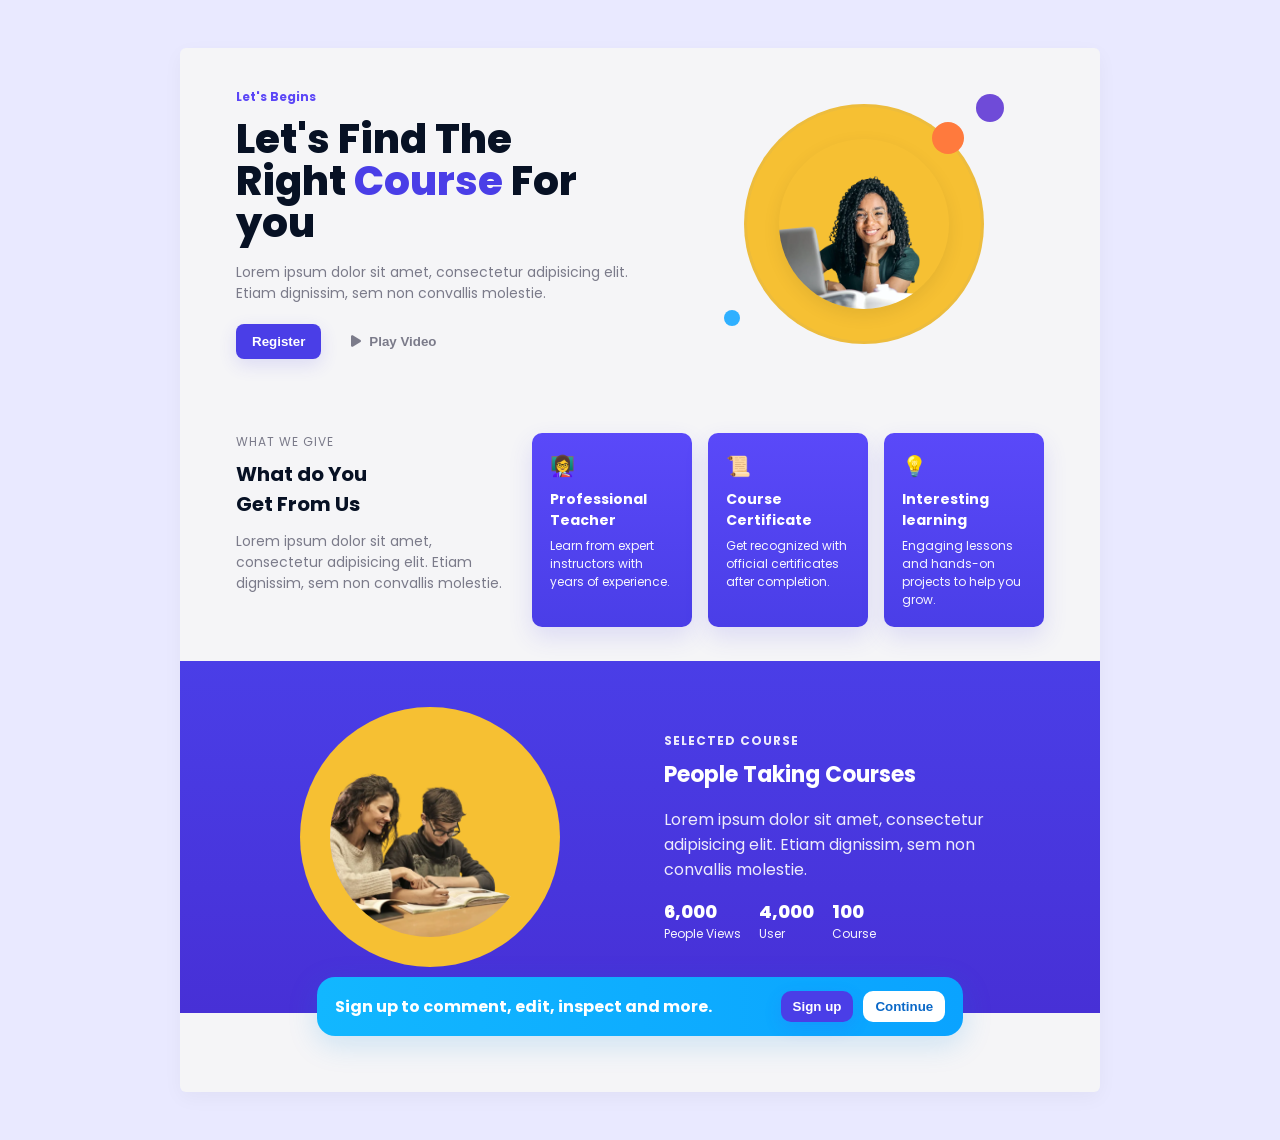
==== index.html @ 33a53670 "css" ====
<!doctype html>
<html lang="en">
<head>
  <meta charset="utf-8" />
  <meta name="viewport" content="width=device-width,initial-scale=1" />
  <title>Course Landing — Figma Rebuild</title>

   <link href="https://cdnjs.cloudflare.com/ajax/libs/font-awesome/6.4.0/css/all.min.css" rel="stylesheet">
  <link href="https://fonts.googleapis.com/css2?family=Poppins:wght@300;400;600;700;800&display=swap" rel="stylesheet">


  <link rel="stylesheet" href="styles.css">
</head>
<body>
  <div class="wrap" role="main">
    <header class="hero">
      <div class="hero-left">
        <div class="eyebrow">Let's Begins</div>
        <h1>Let's Find The<br>Right <span class="highlight">Course</span> For<br>you</h1>
        <p class="lead">Lorem ipsum dolor sit amet, consectetur adipisicing elit. Etiam dignissim, sem non convallis molestie.</p>
        <div class="cta">
          <button class="btn primary">Register</button>
          <button class="btn ghost"><i class="fa-solid fa-play"></i> Play Video</button>
        </div>
      </div>

      <div class="hero-right">
        <div class="dot p1"></div>
        <div class="dot p2"></div>
        <div class="dot p3"></div>

        <div class="circle-frame">
          <img src="2c2d1a7dcbc9e6b9848ca9d08a133b3abffe46f0.png" alt="Hero person">
        </div>
      </div>
    </header>

    <section class="features">
      <div class="left">
        <div class="subhead">What we give</div>
        <h2>What do You<br>Get From Us</h2>
        <p class="lead">Lorem ipsum dolor sit amet, consectetur adipisicing elit. Etiam dignissim, sem non convallis molestie.</p>
      </div>

      <div class="cards">
        <div class="card">
          <div class="icon">👩‍🏫</div>
          <h3>Professional Teacher</h3>
          <p>Learn from expert instructors with years of experience.</p>
        </div>

        <div class="card">
          <div class="icon">📜</div>
          <h3>Course Certificate</h3>
          <p>Get recognized with official certificates after completion.</p>
        </div>

        <div class="card">
          <div class="icon">💡</div>
          <h3>Interesting learning</h3>
          <p>Engaging lessons and hands-on projects to help you grow.</p>
        </div>
      </div>
    </section>

    <section class="selected">
      <div class="visual">
        <div class="big-circle">
          <img src="07db5538fd425b651e9e1c1bd650a20b0c6a7cfc.png" alt="Students">
        </div>
      </div>

      <div class="meta">
        <h4>Selected Course</h4>
        <h3>People Taking Courses</h3>
        <p class="muted">Lorem ipsum dolor sit amet, consectetur adipisicing elit. Etiam dignissim, sem non convallis molestie.</p>

        <div class="metrics">
          <div class="metric">
            <div class="num">6,000</div>
            <div class="label">People Views</div>
          </div>

          <div class="metric">
            <div class="num">4,000</div>
            <div class="label">User</div>
          </div>

          <div class="metric">
            <div class="num">100</div>
            <div class="label">Course</div>
          </div>
        </div>
      </div>
    </section>

    <div class="signup-wrap">
      <div class="signup-bar">
        <div class="left">Sign up to comment, edit, inspect and more.</div>
        <div class="actions">
          <button class="btn primary small">Sign up</button>
          <button class="btn white small">Continue</button>
        </div>
      </div>
    </div>
  </div>
</body>
</html>
---- styles.css ----
:root{
  --bg:#e9e9ff;
  --card:#f5f5f7;
  --accent:#5b46f7;
  --accent-2:#4a3ee7;
  --yellow:#f6c033;
  --muted:#7b7b8a;
  --white:#ffffff;
}

*{box-sizing:border-box}
body{
  margin:0; font-family:'Poppins',system-ui,-apple-system,'Segoe UI',Roboto,Arial;
  background:var(--bg); -webkit-font-smoothing:antialiased;
  color:#071124;
}


.wrap{
  max-width:920px; margin:48px auto; background:var(--card);
  border-radius:6px; overflow:hidden; box-shadow:0 6px 20px rgba(10,10,20,0.04);
}


.hero{padding:40px 56px; display:flex; gap:30px; align-items:center;}
.hero-left{flex:1}
.eyebrow{font-size:12px; color:var(--accent); font-weight:700; margin-bottom:12px;}
h1{font-size:40px; line-height:1.05; margin:0 0 18px; font-weight:800;}
.highlight{color:var(--accent-2)}
.lead{color:var(--muted); margin:0 0 20px; font-size:14px; max-width:480px;}

.cta{display:flex; gap:14px; align-items:center}
.btn{
  border:0; cursor:pointer; font-weight:700; border-radius:8px; padding:10px 16px;
  display:inline-flex; align-items:center; gap:8px;
}
.btn.primary{background:var(--accent-2); color:var(--white); box-shadow:0 6px 18px rgba(74,62,231,0.14)}
.btn.ghost{background:transparent; color:var(--muted); font-weight:600}


.hero-right{width:360px; display:flex; justify-content:center; align-items:center; position:relative}
.circle-frame{width:240px; height:240px; background:var(--yellow); border-radius:50%; display:flex;
  align-items:center; justify-content:center; border:3px solid rgba(60,120,220,0.05);}
.circle-frame img{width:170px; height:170px; object-fit:cover; border-radius:50%; box-shadow:0 6px 18px rgba(0,0,0,0.08);}


.dot{position:absolute; border-radius:50%}
.dot.p1{width:28px;height:28px;background:#6f4bd8; right:40px; top:-10px}
.dot.p2{width:32px;height:32px;background:#ff7a3d; right:80px; top:18px}
.dot.p3{width:16px;height:16px;background:#2fb0ff; left:40px; bottom:18px}


.features{padding:34px 56px; display:flex; gap:24px; align-items:flex-start}
.left{flex:1}
.subhead{font-size:12px;color:var(--muted); text-transform:uppercase; letter-spacing:1px; margin-bottom:8px}
.features h2{margin:0 0 12px; font-size:20px}
.cards{display:flex; gap:16px}
.card{background:linear-gradient(180deg,#5a49f9 0%,#4a3ee7 100%); color:white; padding:18px; border-radius:10px; width:160px; box-shadow:0 10px 24px rgba(74,62,231,0.14)}
.card .icon{font-size:20px}
.card h3{margin:8px 0 6px; font-size:14px}
.card p{font-size:12px; margin:0; opacity:0.95}


.selected{background:linear-gradient(180deg,#4a3ee7,#4730d6); color:white; padding:46px 56px; display:flex; gap:40px; align-items:center}
.visual{flex:1; display:flex; justify-content:center}
.big-circle{width:260px;height:260px;border-radius:50%;background:var(--yellow);display:flex;align-items:center;justify-content:center; position:relative}
.big-circle img{width:200px;height:200px;border-radius:50%;object-fit:cover}
.meta{flex:1; max-width:380px}
.meta h4{font-size:12px;text-transform:uppercase;letter-spacing:1px;opacity:0.9;margin:0 0 8px}
.meta h3{margin:0 0 12px;font-size:22px}
.meta .muted{color:rgba(255,255,255,0.9)}


.metrics{display:flex; gap:18px; margin-top:14px}
.metric .num{font-weight:800; font-size:18px}
.metric .label{font-size:12px; opacity:0.95}


.signup-wrap{padding:0 56px 56px}
.signup-bar{display:flex; justify-content:space-between; align-items:center; gap:12px; padding:14px 18px;
  background:linear-gradient(90deg,#12b7ff,#0aa3ff); color:white; border-radius:18px; width:80%; margin:-36px auto 0; box-shadow:0 8px 30px rgba(10,140,230,0.18)}
.signup-bar .left{font-weight:700}
.actions{display:flex; gap:10px}
.btn.small{padding:8px 12px; border-radius:10px}
.btn.white{background:#fff; color:#0a68c7; font-weight:700}


@media (max-width:880px){
  .wrap{margin:24px}
  .hero{padding:28px 22px; flex-direction:column; align-items:flex-start}
  .hero-right{width:100%; order:2; margin-top:18px}
  .circle-frame{width:200px;height:200px}
  .features{padding:20px}
  .selected{flex-direction:column; padding:30px 22px}
  .signup-bar{width:92%; margin:-22px auto 0}
  .cards{overflow:auto}
}

@media (max-width:420px){
  h1{font-size:28px}
  .circle-frame{width:160px;height:160px}
  .big-circle{width:200px;height:200px}
}
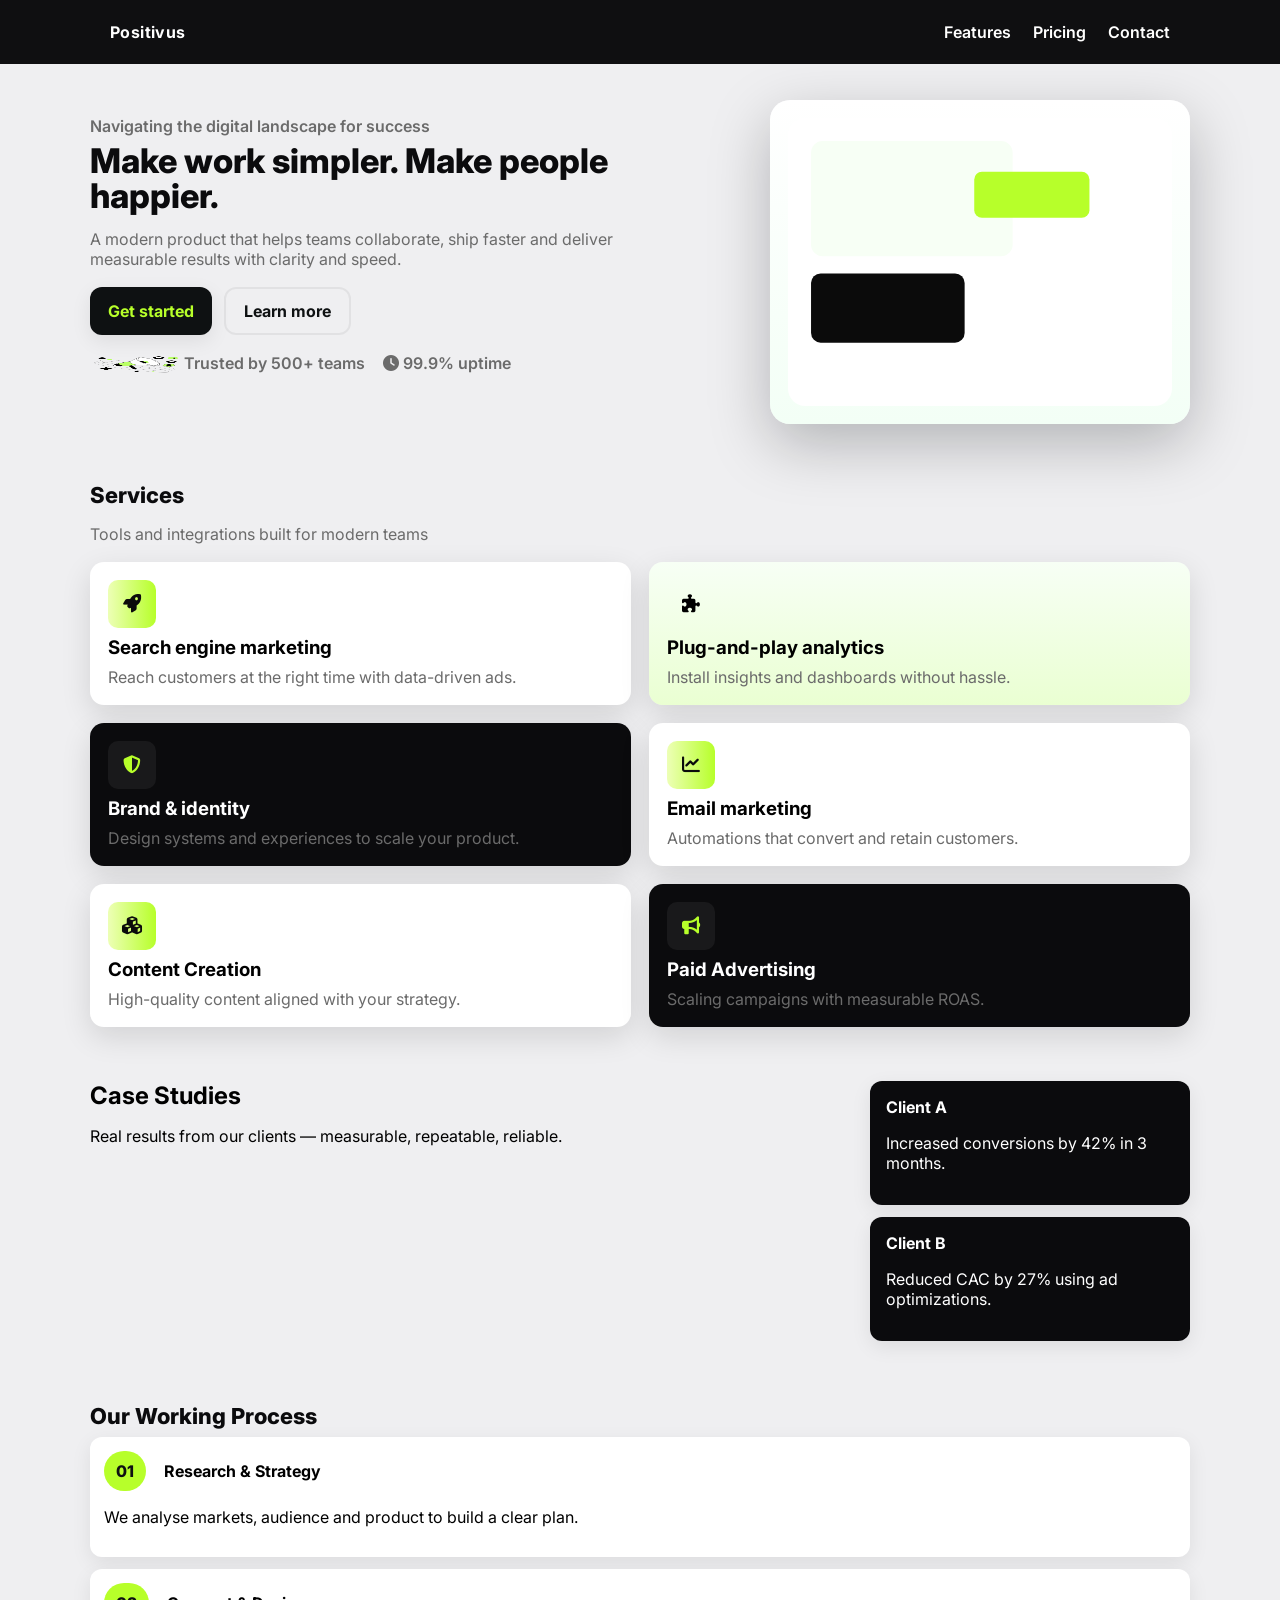
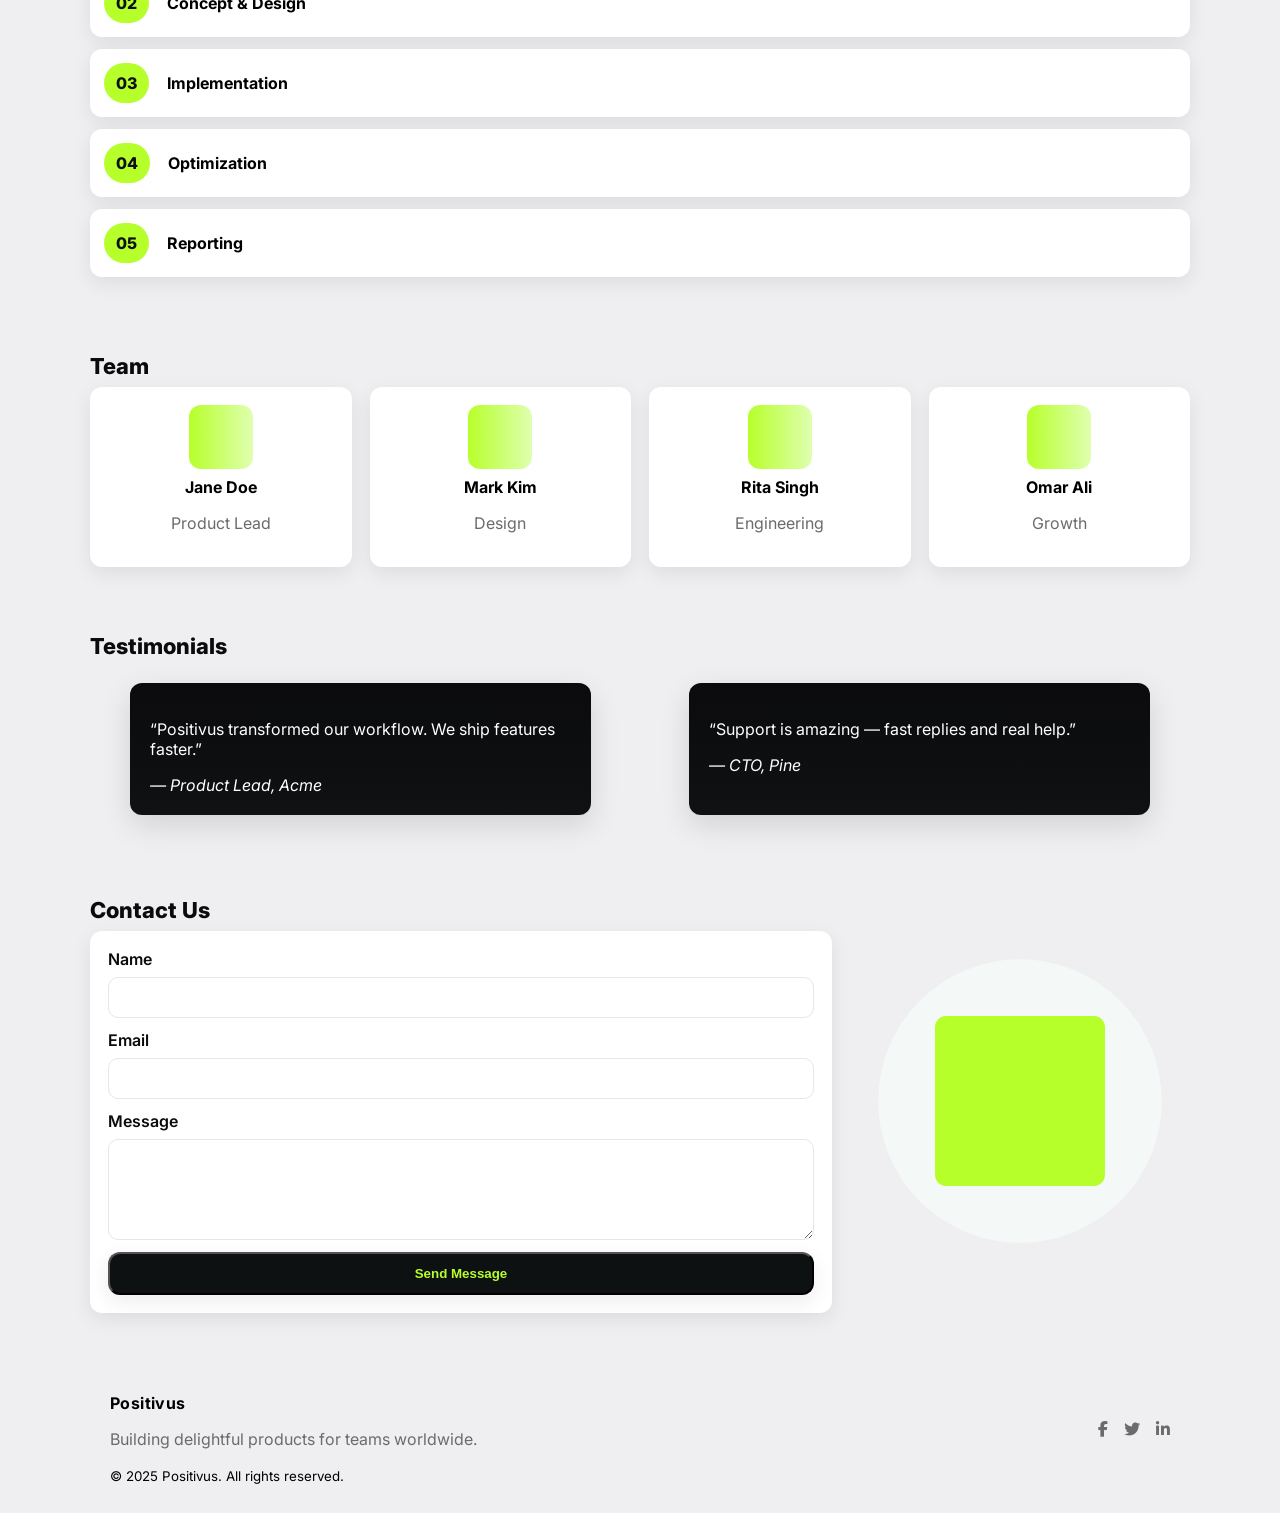
==== commit 7eba8016: "css" ====
--- a/index.html
+++ b/index.html
@@ -3,106 +3,218 @@
 <head>
   <meta charset="utf-8" />
   <meta name="viewport" content="width=device-width,initial-scale=1" />
-  <title>Course Landing — Figma Rebuild</title>
-
-   <link href="https://cdnjs.cloudflare.com/ajax/libs/font-awesome/6.4.0/css/all.min.css" rel="stylesheet">
-  <link href="https://fonts.googleapis.com/css2?family=Poppins:wght@300;400;600;700;800&display=swap" rel="stylesheet">
-
-
-  <link rel="stylesheet" href="styles.css">
+  <title>Positivus — Landing (Single Column)</title>
+  <link href="https://fonts.googleapis.com/css2?family=Inter:wght@300;400;600;700;800&display=swap" rel="stylesheet">
+  <link rel="stylesheet" href="https://cdnjs.cloudflare.com/ajax/libs/font-awesome/6.5.0/css/all.min.css">
+  <link rel="stylesheet" href="style.css">
 </head>
 <body>
-  <div class="wrap" role="main">
-    <header class="hero">
+  <header class="site-header">
+    <div class="container header-inner">
+      <button class="hamburger" aria-label="menu"><i class="fa-solid fa-bars"></i></button>
+      <div class="logo">Positivus</div>
+      <nav class="nav">
+        <a href="#features">Features</a>
+        <a href="#pricing">Pricing</a>
+        <a href="#contact">Contact</a>
+      </nav>
+    </div>
+  </header>
+
+  <main class="page">
+    <section class="hero container">
       <div class="hero-left">
-        <div class="eyebrow">Let's Begins</div>
-        <h1>Let's Find The<br>Right <span class="highlight">Course</span> For<br>you</h1>
-        <p class="lead">Lorem ipsum dolor sit amet, consectetur adipisicing elit. Etiam dignissim, sem non convallis molestie.</p>
-        <div class="cta">
-          <button class="btn primary">Register</button>
-          <button class="btn ghost"><i class="fa-solid fa-play"></i> Play Video</button>
-        </div>
+        <p class="subtitle">Navigating the digital landscape for success</p>
+        <h1>Make work simpler. Make people happier.</h1>
+        <p class="hero-desc">A modern product that helps teams collaborate, ship faster and deliver measurable results with clarity and speed.</p>
+        <div class="hero-actions">
+          <a href="#contact" class="btn primary">Get started</a>
+          <a href="#features" class="btn ghost">Learn more</a>
+        </div>
+
+        <ul class="trust-list">
+          <li><img alt="" src="Illustration.png" width='90' height='20'%3E%3Crect width='90' height='20' fill='%23e6e6e6'/%3E%3C/svg%3E" /> Trusted by 500+ teams</li>
+          <li><i class="fa-solid fa-clock"></i> 99.9% uptime</li>
+        </ul>
       </div>
 
       <div class="hero-right">
-        <div class="dot p1"></div>
-        <div class="dot p2"></div>
-        <div class="dot p3"></div>
-
-        <div class="circle-frame">
-          <img src="2c2d1a7dcbc9e6b9848ca9d08a133b3abffe46f0.png" alt="Hero person">
-        </div>
-      </div>
-    </header>
-
-    <section class="features">
-      <div class="left">
-        <div class="subhead">What we give</div>
-        <h2>What do You<br>Get From Us</h2>
-        <p class="lead">Lorem ipsum dolor sit amet, consectetur adipisicing elit. Etiam dignissim, sem non convallis molestie.</p>
-      </div>
-
-      <div class="cards">
-        <div class="card">
-          <div class="icon">👩‍🏫</div>
-          <h3>Professional Teacher</h3>
-          <p>Learn from expert instructors with years of experience.</p>
-        </div>
-
-        <div class="card">
-          <div class="icon">📜</div>
-          <h3>Course Certificate</h3>
-          <p>Get recognized with official certificates after completion.</p>
-        </div>
-
-        <div class="card">
-          <div class="icon">💡</div>
-          <h3>Interesting learning</h3>
-          <p>Engaging lessons and hands-on projects to help you grow.</p>
-        </div>
-      </div>
-    </section>
-
-    <section class="selected">
-      <div class="visual">
-        <div class="big-circle">
-          <img src="07db5538fd425b651e9e1c1bd650a20b0c6a7cfc.png" alt="Students">
-        </div>
-      </div>
-
-      <div class="meta">
-        <h4>Selected Course</h4>
-        <h3>People Taking Courses</h3>
-        <p class="muted">Lorem ipsum dolor sit amet, consectetur adipisicing elit. Etiam dignissim, sem non convallis molestie.</p>
-
-        <div class="metrics">
-          <div class="metric">
-            <div class="num">6,000</div>
-            <div class="label">People Views</div>
+        <div class="illustration">
+          <svg viewBox="0 0 400 300" preserveAspectRatio="xMidYMid meet" class="illu-svg" aria-hidden="true">
+            <rect x="0" y="0" width="400" height="300" rx="18" fill="#fff"/>
+            <g transform="translate(24,24)">
+              <rect x="0" y="0" width="210" height="120" rx="12" fill="#f7fff5"/>
+              <rect x="0" y="138" width="160" height="72" rx="10" fill="#0b0b0b"/>
+              <rect x="170" y="32" width="120" height="48" rx="8" fill="#b7ff2a"/>
+            </g>
+          </svg>
+        </div>
+      </div>
+    </section>
+
+    <section id="features" class="services container">
+      <h2 class="section-title">Services</h2>
+      <p class="section-sub">Tools and integrations built for modern teams</p>
+
+      <div class="cards-grid">
+        <article class="card card--light">
+          <div class="card-head"><i class="fa-solid fa-rocket"></i></div>
+          <h3>Search engine marketing</h3>
+          <p>Reach customers at the right time with data-driven ads.</p>
+        </article>
+
+        <article class="card card--accent">
+          <div class="card-head"><i class="fa-solid fa-puzzle-piece"></i></div>
+          <h3>Plug-and-play analytics</h3>
+          <p>Install insights and dashboards without hassle.</p>
+        </article>
+
+        <article class="card card--dark">
+          <div class="card-head"><i class="fa-solid fa-shield-halved"></i></div>
+          <h3>Brand & identity</h3>
+          <p>Design systems and experiences to scale your product.</p>
+        </article>
+
+        <article class="card card--light">
+          <div class="card-head"><i class="fa-solid fa-chart-line"></i></div>
+          <h3>Email marketing</h3>
+          <p>Automations that convert and retain customers.</p>
+        </article>
+
+        <article class="card card--light">
+          <div class="card-head"><i class="fa-solid fa-cubes"></i></div>
+          <h3>Content Creation</h3>
+          <p>High-quality content aligned with your strategy.</p>
+        </article>
+
+        <article class="card card--dark">
+          <div class="card-head"><i class="fa-solid fa-bullhorn"></i></div>
+          <h3>Paid Advertising</h3>
+          <p>Scaling campaigns with measurable ROAS.</p>
+        </article>
+      </div>
+    </section>
+
+    <section class="case-studies container">
+      <div class="case-grid">
+        <div class="case-text">
+          <h2>Case Studies</h2>
+          <p>Real results from our clients — measurable, repeatable, reliable.</p>
+        </div>
+        <div class="case-cards">
+          <div class="case card-dark-sm">
+            <h4>Client A</h4>
+            <p>Increased conversions by 42% in 3 months.</p>
           </div>
-
-          <div class="metric">
-            <div class="num">4,000</div>
-            <div class="label">User</div>
+          <div class="case card-dark-sm">
+            <h4>Client B</h4>
+            <p>Reduced CAC by 27% using ad optimizations.</p>
           </div>
-
-          <div class="metric">
-            <div class="num">100</div>
-            <div class="label">Course</div>
+        </div>
+      </div>
+    </section>
+
+    <section class="accordion-list container">
+      <h2 class="section-title">Our Working Process</h2>
+      <div class="accordion">
+        <details open>
+          <summary><span class="acc-number">01</span> Research & Strategy</summary>
+          <p>We analyse markets, audience and product to build a clear plan.</p>
+        </details>
+        <details>
+          <summary><span class="acc-number">02</span> Concept & Design</summary>
+          <p>Concept prototyping and UI that converts.</p>
+        </details>
+        <details>
+          <summary><span class="acc-number">03</span> Implementation</summary>
+          <p>Development, testing and deployment with best practices.</p>
+        </details>
+        <details>
+          <summary><span class="acc-number">04</span> Optimization</summary>
+          <p>Measure, iterate and refine for growth.</p>
+        </details>
+        <details>
+          <summary><span class="acc-number">05</span> Reporting</summary>
+          <p>Clear dashboards and insights for stakeholders.</p>
+        </details>
+      </div>
+    </section>
+
+
+    <section class="team container">
+      <h2 class="section-title">Team</h2>
+      <div class="team-grid">
+        <div class="member">
+          <div class="avatar"></div>
+          <h4>Jane Doe</h4>
+          <p class="muted">Product Lead</p>
+        </div>
+        <div class="member">
+          <div class="avatar"></div>
+          <h4>Mark Kim</h4>
+          <p class="muted">Design</p>
+        </div>
+        <div class="member">
+          <div class="avatar"></div>
+          <h4>Rita Singh</h4>
+          <p class="muted">Engineering</p>
+        </div>
+        <div class="member">
+          <div class="avatar"></div>
+          <h4>Omar Ali</h4>
+          <p class="muted">Growth</p>
+        </div>
+      </div>
+    </section>
+
+    <section class="testimonials container">
+      <h2 class="section-title">Testimonials</h2>
+      <div class="test-cards">
+        <blockquote class="test-card">
+          <p>“Positivus transformed our workflow. We ship features faster.”</p>
+          <cite>— Product Lead, Acme</cite>
+        </blockquote>
+        <blockquote class="test-card">
+          <p>“Support is amazing — fast replies and real help.”</p>
+          <cite>— CTO, Pine</cite>
+        </blockquote>
+      </div>
+    </section>
+
+    <section id="contact" class="contact container">
+      <h2 class="section-title">Contact Us</h2>
+      <div class="contact-grid">
+        <form class="contact-form" action="#" method="post">
+          <label><span>Name</span><input type="text" name="name" required></label>
+          <label><span>Email</span><input type="email" name="email" required></label>
+          <label><span>Message</span><textarea name="message" rows="5" required></textarea></label>
+          <button class="btn primary" type="submit">Send Message</button>
+        </form>
+        <div class="contact-art">
+          <svg viewBox="0 0 240 240" class="contact-deco" aria-hidden="true">
+            <circle cx="120" cy="120" r="100" fill="#f4f9f8"/>
+            <rect x="60" y="60" width="120" height="120" rx="8" fill="#b7ff2a"/>
+          </svg>
+        </div>
+      </div>
+    </section>
+
+    <footer class="site-footer">
+      <div class="container footer-inner">
+        <div class="footer-left">
+          <div class="logo">Positivus</div>
+          <p class="muted">Building delightful products for teams worldwide.</p>
+        </div>
+        <div class="footer-right">
+          <div class="social">
+            <a href="#" aria-label="facebook"><i class="fa-brands fa-facebook-f"></i></a>
+            <a href="#" aria-label="twitter"><i class="fa-brands fa-twitter"></i></a>
+            <a href="#" aria-label="linkedin"><i class="fa-brands fa-linkedin-in"></i></a>
           </div>
         </div>
       </div>
-    </section>
-
-    <div class="signup-wrap">
-      <div class="signup-bar">
-        <div class="left">Sign up to comment, edit, inspect and more.</div>
-        <div class="actions">
-          <button class="btn primary small">Sign up</button>
-          <button class="btn white small">Continue</button>
-        </div>
-      </div>
-    </div>
-  </div>
+      <div class="copyright container"><small>© 2025 Positivus. All rights reserved.</small></div>
+    </footer>
+  </main>
 </body>
 </html>
--- a/style.css
+++ b/style.css
@@ -0,0 +1,134 @@
+:root{
+  --max-width:1100px;
+  --page-bg:#efeff1;
+  --card-bg:#ffffff;
+  --dark:#0b0b0d;
+  --muted:#6b6b6b;
+  --lime:#b7ff2a;
+  --accent-dark:#0e1112;
+  --radius:16px;
+  --gap:20px;
+  --shadow: 0 10px 30px rgba(4,8,12,.12);
+  --small-shadow: 0 6px 20px rgba(4,8,12,.08);
+  --container-pad:20px;
+  font-family: 'Inter', system-ui, -apple-system, "Segoe UI", Roboto, "Helvetica Neue", Arial;
+}
+
+/* Reset */
+*{box-sizing:border-box}
+html,body{height:100%;margin:0;background:var(--page-bg);-webkit-font-smoothing:antialiased}
+.container{width:min(94%,var(--max-width));margin:0 auto;padding-left:var(--container-pad);padding-right:var(--container-pad)}
+
+/* Header */
+.site-header{background:rgba(11,11,13,.98);color:#fff;position:sticky;top:0;z-index:50;box-shadow:0 1px 0 rgba(255,255,255,.02)}
+.header-inner{display:flex;align-items:center;justify-content:space-between;height:64px}
+.logo{font-weight:700;letter-spacing:.4px}
+.hamburger{display:none;background:transparent;color:#fff;border:0;font-size:20px;padding:10px}
+.nav a{color:#fff;text-decoration:none;margin-left:18px;font-weight:600}
+
+/* Hero */
+.hero{display:flex;gap:36px;padding:36px 0 20px;align-items:flex-start}
+.hero-left{flex:1;max-width:700px}
+.subtitle{color:var(--muted);font-weight:600;margin-bottom:8px}
+.hero h1{font-size:34px;line-height:1.02;margin:0 0 12px;color:var(--dark);font-weight:800}
+.hero-desc{color:var(--muted);max-width:56ch;margin-bottom:18px}
+.hero-actions{display:flex;gap:12px;margin-bottom:18px}
+.btn{display:inline-flex;align-items:center;justify-content:center;padding:12px 18px;border-radius:12px;text-decoration:none;font-weight:700;cursor:pointer}
+.primary{background:var(--accent-dark);color:var(--lime);box-shadow:var(--small-shadow)}
+.ghost{background:transparent;border:2px solid rgba(11,11,13,.06);color:var(--accent-dark)}
+.trust-list{display:flex;gap:18px;list-style:none;padding:0;margin:6px 0 0;color:var(--muted);font-weight:600}
+.trust-list img{height:18px;display:inline-block;vertical-align:middle}
+
+/* Hero visual */
+.hero-right{width:420px;flex:0 0 420px;display:flex;justify-content:center}
+.illustration{width:100%;border-radius:20px;box-shadow:0 20px 60px rgba(4,8,12,.25);overflow:hidden;background:linear-gradient(180deg,#ffffff,#f3fff6);padding:18px}
+.illu-svg{width:100%;height:auto;display:block}
+
+/* Services cards */
+.services{padding:28px 0}
+.section-title{font-size:22px;margin:10px 0 8px;color:var(--dark);font-weight:800}
+.section-sub{color:var(--muted);margin-bottom:18px}
+.cards-grid{display:grid;grid-template-columns:repeat(2,1fr);gap:18px}
+.card{background:var(--card-bg);padding:18px;border-radius:14px;box-shadow:var(--shadow);display:flex;flex-direction:column;gap:8px}
+.card-head{width:48px;height:48px;border-radius:10px;display:flex;align-items:center;justify-content:center;font-size:18px}
+.card--light .card-head{background:linear-gradient(90deg,#edffb6,#b7ff2a);color:#0b0b0b}
+.card--dark{background:#0b0b0d;color:#fff}
+.card--dark .card-head{background:rgba(255,255,255,.06);color:var(--lime)}
+.card--accent{background:linear-gradient(180deg,#f7fff5,#eaffd2)}
+
+/* Case studies */
+.case-studies{padding:26px 0}
+.case-grid{display:grid;grid-template-columns:1fr 320px;gap:18px;align-items:start}
+.case-cards{display:flex;flex-direction:column;gap:12px}
+.card-dark-sm{background:#0b0b0d;color:#fff;padding:16px;border-radius:12px;box-shadow:var(--small-shadow)}
+
+/* Accordion / steps */
+.accordion-list{padding:26px 0}
+.accordion details{background:var(--card-bg);padding:14px;border-radius:12px;margin-bottom:12px;box-shadow:var(--small-shadow)}
+.accordion summary{display:flex;gap:12px;align-items:center;cursor:pointer;font-weight:700}
+.acc-number{background:var(--lime);color:var(--accent-dark);padding:10px 12px;border-radius:999px;font-weight:800;margin-right:6px}
+
+/* Team */
+.team{padding:28px 0}
+.team-grid{display:grid;grid-template-columns:repeat(4,1fr);gap:18px}
+.member{background:var(--card-bg);padding:18px;border-radius:12px;box-shadow:var(--small-shadow);text-align:center}
+.avatar{width:64px;height:64px;border-radius:12px;margin:0 auto 8px;background:linear-gradient(90deg,#b7ff2a,#dfffb0)}
+
+/* Testimonials */
+.testimonials{padding:28px 0}
+.test-cards{display:grid;grid-template-columns:repeat(2,1fr);gap:18px}
+.test-card{background:linear-gradient(180deg,#0b0b0d,#0f1112);color:#fff;padding:20px;border-radius:12px;box-shadow:var(--shadow)}
+
+/* Contact */
+.contact{padding:28px 0}
+.contact-grid{display:grid;grid-template-columns:1fr 340px;gap:18px;align-items:start}
+.contact-form{background:var(--card-bg);padding:18px;border-radius:12px;box-shadow:var(--small-shadow);display:flex;flex-direction:column;gap:12px}
+.contact-form label{display:flex;flex-direction:column;gap:8px;font-weight:600;color:var(--dark)}
+.contact-form input,.contact-form textarea{padding:12px;border-radius:10px;border:1px solid #e6e6e6;font-weight:500}
+
+/* Footer */
+.site-footer{padding:28px 0;margin-top:24px}
+.footer-inner{display:flex;justify-content:space-between;gap:18px;align-items:center}
+.footer-right .social a{color:var(--muted);margin-left:12px}
+
+/* Small helpers */
+.muted{color:var(--muted)}
+.card p{margin:0;color:var(--muted)}
+h2, h3, h4{margin:0}
+
+/* Responsive */
+@media (max-width:1000px){
+  .hero-right{flex:0 0 360px;width:360px}
+  .cards-grid{grid-template-columns:repeat(3,1fr)}
+  .team-grid{grid-template-columns:repeat(3,1fr)}
+  .test-cards{grid-template-columns:1fr 1fr}
+  .contact-grid{grid-template-columns:1fr 280px}
+}
+
+@media (max-width:800px){
+  .hamburger{display:block}
+  .nav{display:none}
+  .hero{flex-direction:column;align-items:center;padding:18px 0}
+  .hero-left{text-align:center}
+  .hero h1{font-size:28px}
+  .hero-right{width:320px;flex:0 0 320px}
+  .card{padding:14px}
+  .cards-grid{grid-template-columns:1fr 1fr}
+  .case-grid{grid-template-columns:1fr}
+  .contact-grid{grid-template-columns:1fr}
+  .team-grid{grid-template-columns:repeat(2,1fr)}
+  .footer-inner{flex-direction:column;align-items:flex-start}
+}
+
+@media (max-width:480px){
+  .container{width:94%}
+  .hero-right{width:100%;max-width:420px}
+  .cards-grid{grid-template-columns:1fr;gap:14px}
+  .team-grid{grid-template-columns:1fr;gap:12px}
+  .test-cards{grid-template-columns:1fr}
+  .hero h1{font-size:22px}
+  .logo{font-size:16px}
+  .acc-number{padding:8px 10px}
+  .avatar{width:56px;height:56px}
+  .header-inner{height:56px}
+}
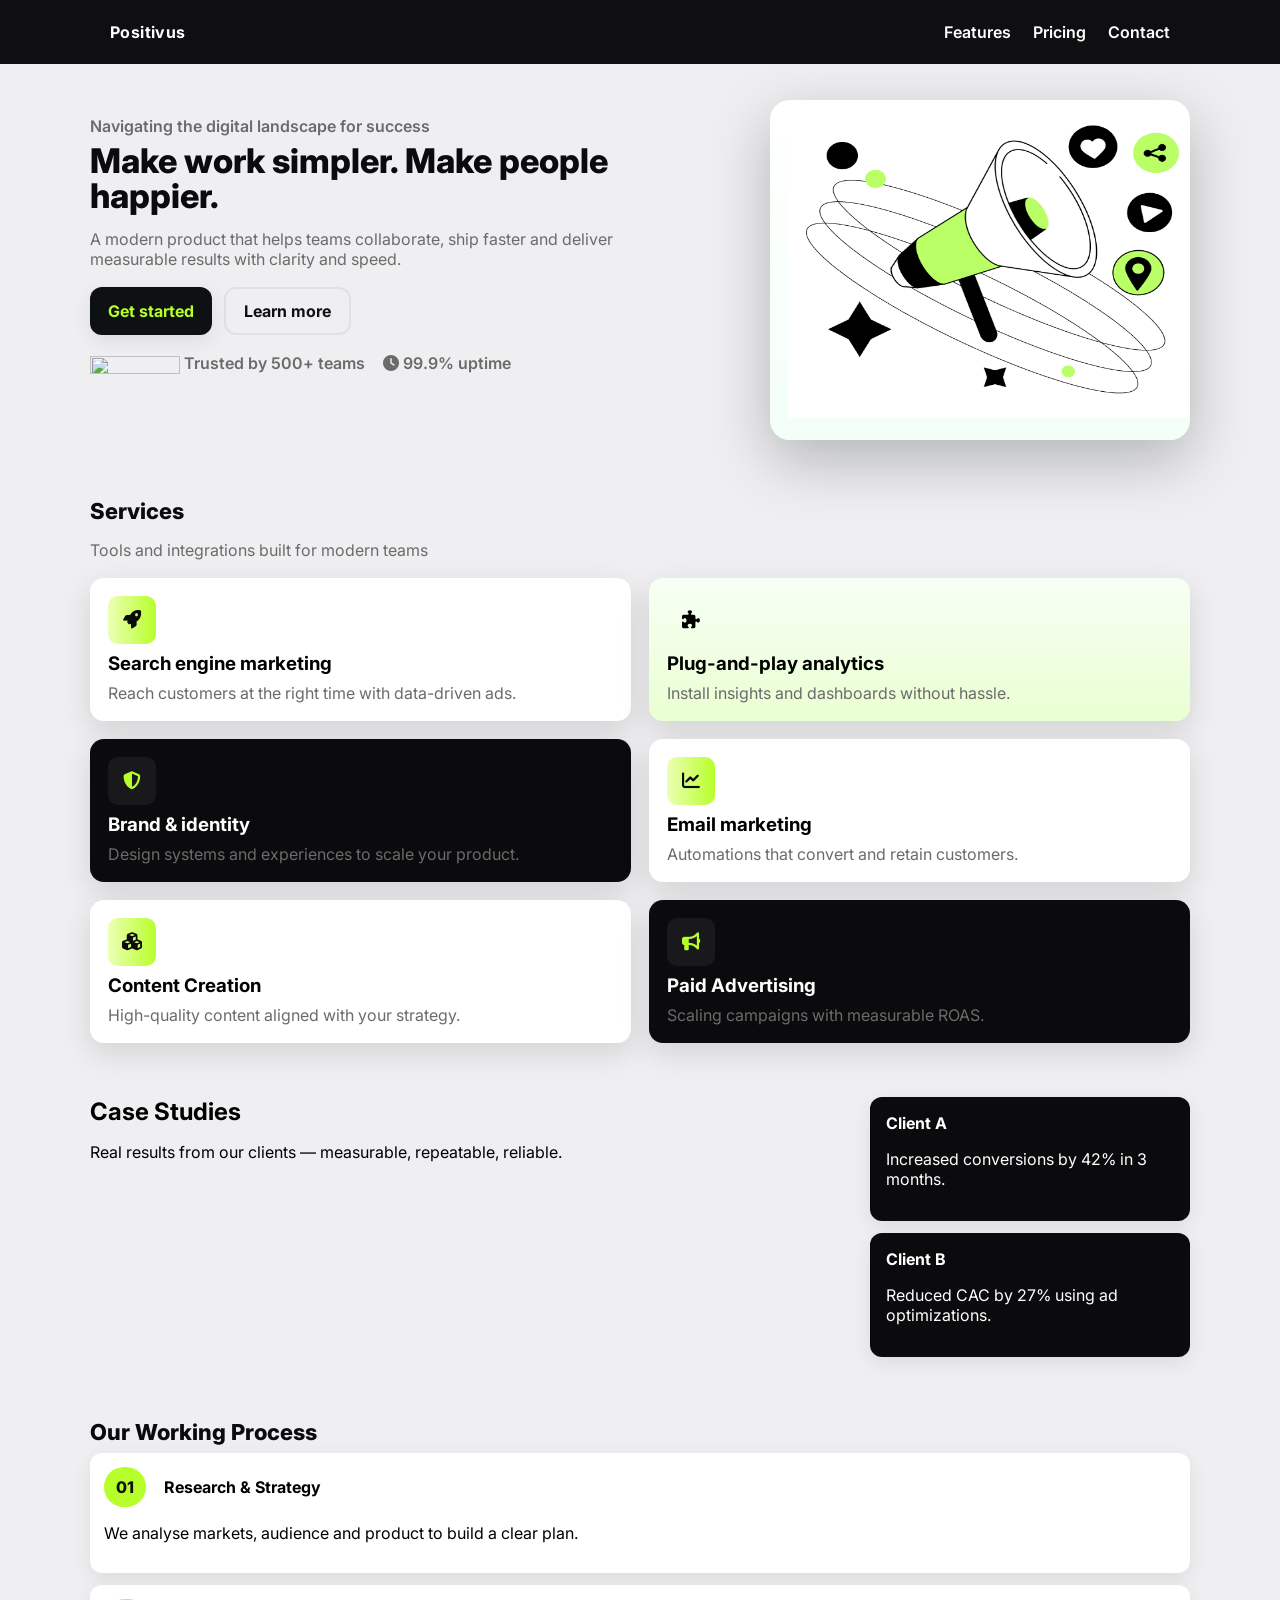
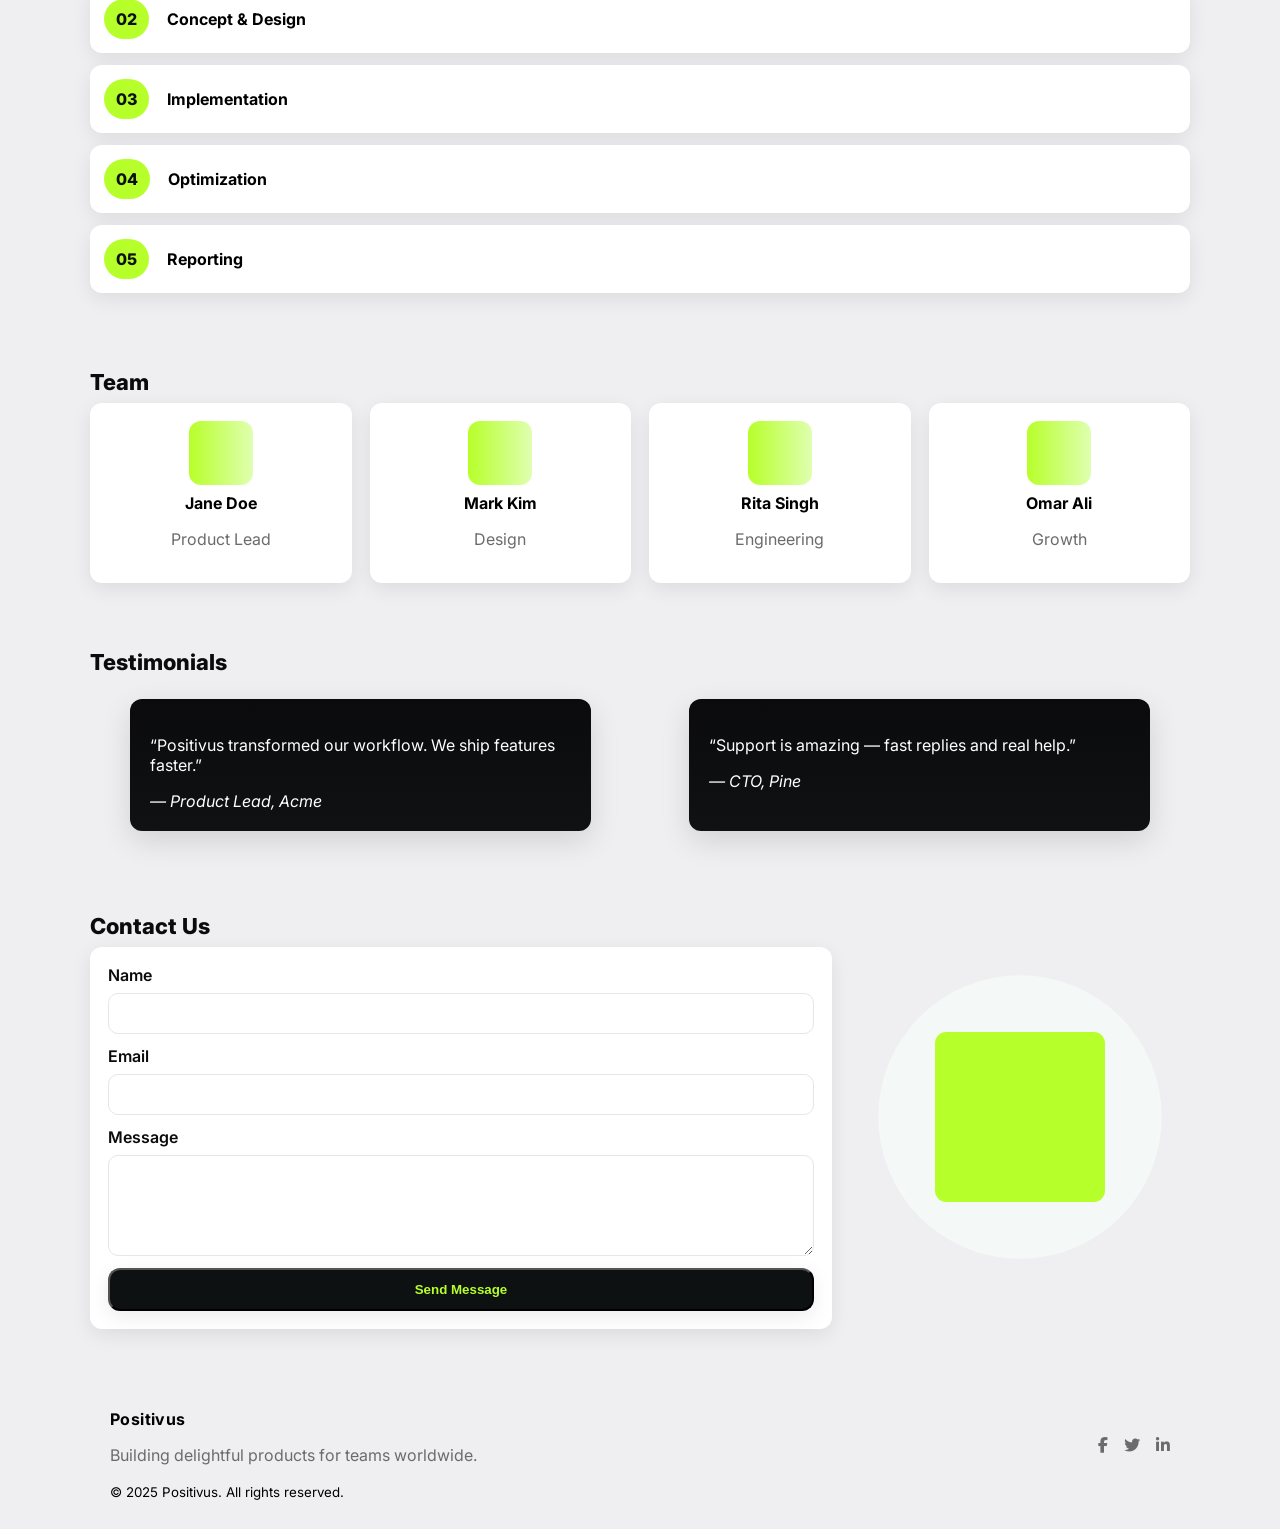
==== commit cf5e9d9c: "2" ====
--- a/index.html
+++ b/index.html
@@ -33,16 +33,20 @@
         </div>
 
         <ul class="trust-list">
-          <li><img alt="" src="Illustration.png" width='90' height='20'%3E%3Crect width='90' height='20' fill='%23e6e6e6'/%3E%3C/svg%3E" /> Trusted by 500+ teams</li>
+          <li><img alt="" src ="" width='90' height='20'%3E%3Crect width='90' height='20' fill='%23e6e6e6'/%3E%3C/svg%3E" /> Trusted by 500+ teams</li>
           <li><i class="fa-solid fa-clock"></i> 99.9% uptime</li>
         </ul>
       </div>
 
       <div class="hero-right">
         <div class="illustration">
-          <svg viewBox="0 0 400 300" preserveAspectRatio="xMidYMid meet" class="illu-svg" aria-hidden="true">
-            <rect x="0" y="0" width="400" height="300" rx="18" fill="#fff"/>
+         
+                          <img alt="" src="Illustration.jpg" width='400' height='300'>
+
+                      <rect x="0" y="0" width="400" height="300" rx="18" fill="#fff"/>
+
             <g transform="translate(24,24)">
+              
               <rect x="0" y="0" width="210" height="120" rx="12" fill="#f7fff5"/>
               <rect x="0" y="138" width="160" height="72" rx="10" fill="#0b0b0b"/>
               <rect x="170" y="32" width="120" height="48" rx="8" fill="#b7ff2a"/>
